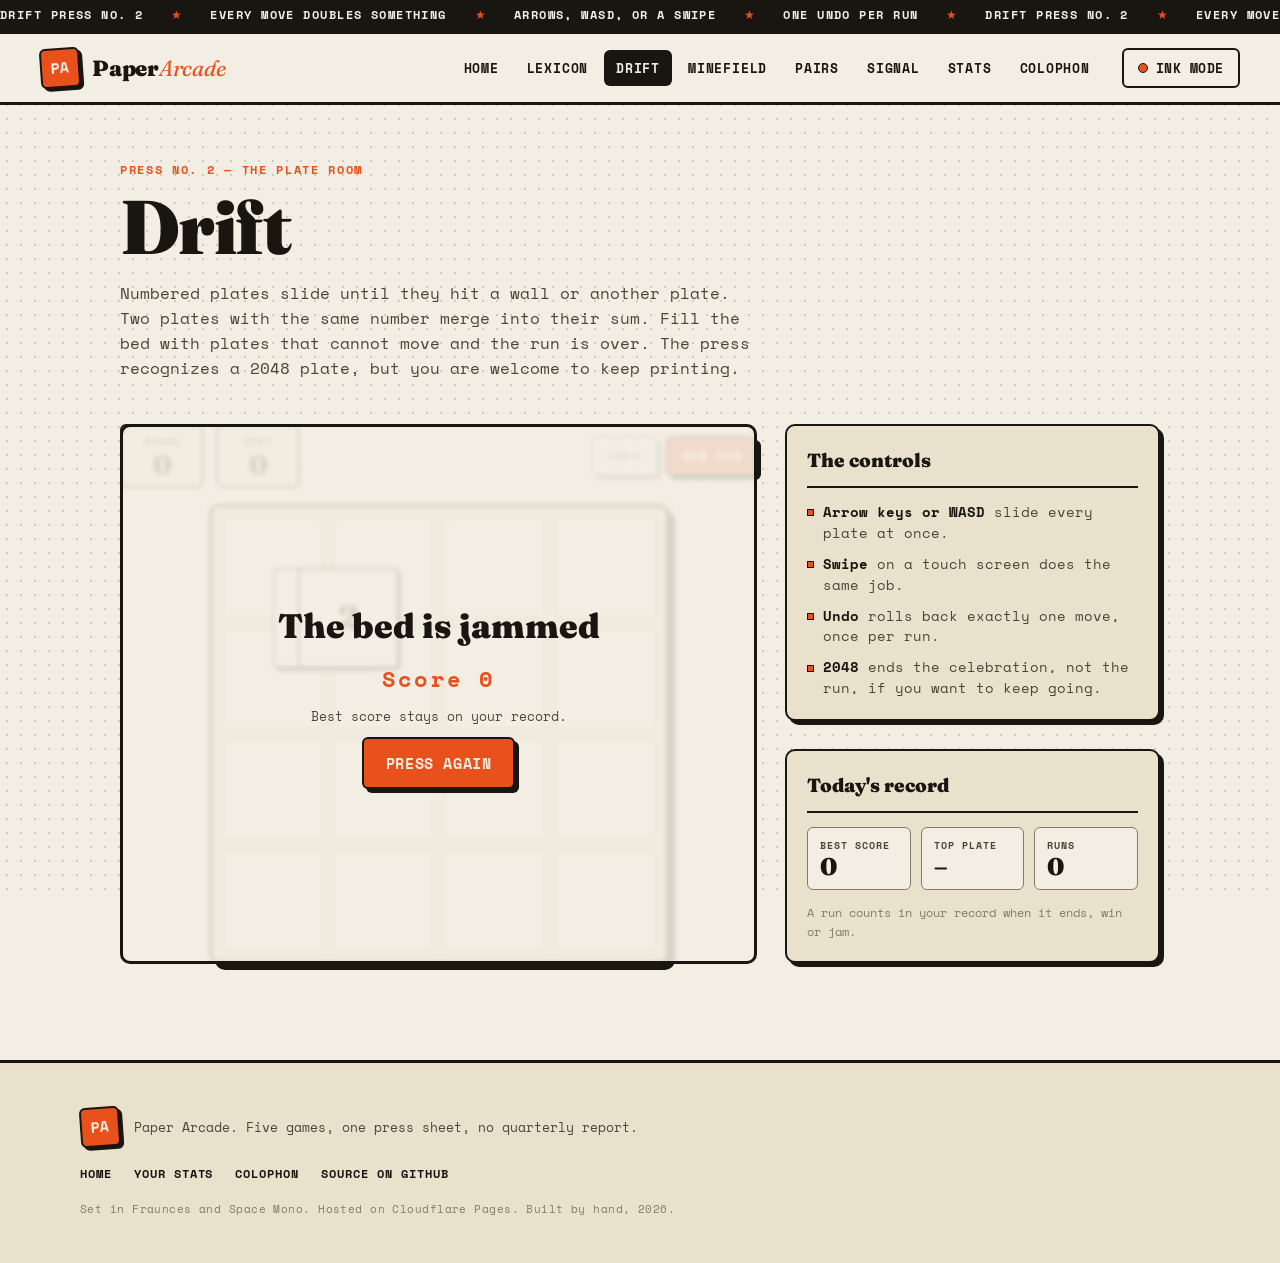
==== drift.html @ c53d983c "Paper Arcade v1.0: five hand-built browser games in a 1960s print-shop design system - Lexicon: dail" ====
<!doctype html>
<html lang="en">
<head>
  <meta charset="utf-8">
  <meta name="viewport" content="width=device-width, initial-scale=1">
  <title>Drift: merge your way to 2048 | Paper Arcade</title>
  <meta name="description" content="Drift is Paper Arcade's tile-sliding puzzle. Slide plates, merge matching numbers, and push toward 2048. One undo, best score saved locally, keyboard and touch both welcome.">
  <meta property="og:title" content="Drift: merge your way to 2048 | Paper Arcade">
  <meta property="og:description" content="Slide plates, merge matching numbers, push toward 2048.">
  <meta name="theme-color" content="#f3eee3">
  <link rel="preconnect" href="https://fonts.googleapis.com">
  <link rel="preconnect" href="https://fonts.gstatic.com" crossorigin>
  <link href="https://fonts.googleapis.com/css2?family=Fraunces:ital,opsz,wght@0,9..144,400;0,9..144,600;0,9..144,900;1,9..144,400&family=Space+Mono:ital,wght@0,400;0,700;1,400&display=swap" rel="stylesheet">
  <link rel="stylesheet" href="css/style.css">
  <link rel="icon" href="assets/favicon.svg" type="image/svg+xml">
</head>
<body data-page="drift">
  <a class="skip" href="#main">Skip to content</a>

  <div class="ticker ticker--thin" aria-hidden="true">
    <div class="ticker__track">
      <span>DRIFT PRESS NO. 2</span><i>&#9733;</i>
      <span>EVERY MOVE DOUBLES SOMETHING</span><i>&#9733;</i>
      <span>ARROWS, WASD, OR A SWIPE</span><i>&#9733;</i>
      <span>ONE UNDO PER RUN</span><i>&#9733;</i>
      <span>DRIFT PRESS NO. 2</span><i>&#9733;</i>
      <span>EVERY MOVE DOUBLES SOMETHING</span><i>&#9733;</i>
      <span>ARROWS, WASD, OR A SWIPE</span><i>&#9733;</i>
      <span>ONE UNDO PER RUN</span><i>&#9733;</i>
    </div>
  </div>

  <header class="masthead">
    <a class="brand" href="index.html" aria-label="Paper Arcade home">
      <span class="brand__mark" aria-hidden="true">PA</span>
      <span class="brand__name">Paper<em>Arcade</em></span>
    </a>
    <button class="nav-toggle" type="button" aria-expanded="false" aria-controls="site-nav" data-nav-toggle>
      <span class="nav-toggle__line"></span>
      <span class="visually-hidden">Menu</span>
    </button>
    <nav class="site-nav" id="site-nav" aria-label="Primary" data-nav>
      <ul>
        <li><a href="index.html">Home</a></li>
        <li><a href="lexicon.html">Lexicon</a></li>
        <li><a href="drift.html" aria-current="page">Drift</a></li>
        <li><a href="minefield.html">Minefield</a></li>
        <li><a href="pairs.html">Pairs</a></li>
        <li><a href="signal.html">Signal</a></li>
        <li><a href="stats.html">Stats</a></li>
        <li><a href="about.html">Colophon</a></li>
      </ul>
      <button class="btn btn--ghost btn--small" type="button" data-theme-toggle>
        <span class="btn__dot" aria-hidden="true"></span><span data-theme-label>Ink mode</span>
      </button>
    </nav>
  </header>

  <main id="main" class="game-main">
    <header class="game-header" data-reveal>
      <p class="game-header__kicker">Press No. 2 &mdash; The plate room</p>
      <h1>Drift</h1>
      <p class="game-header__lede">
        Numbered plates slide until they hit a wall or another plate. Two
        plates with the same number merge into their sum. Fill the bed with
        plates that cannot move and the run is over. The press recognizes a
        2048 plate, but you are welcome to keep printing.
      </p>
    </header>

    <div class="game-layout game-layout--board-first">
      <section class="drift-stage" aria-label="Drift board">
        <div class="drift-hud">
          <div class="drift-score">
            <span class="drift-score__label">Score</span>
            <span class="drift-score__value" id="score">0</span>
            <span class="drift-score__delta" id="score-delta" aria-hidden="true"></span>
          </div>
          <div class="drift-score">
            <span class="drift-score__label">Best</span>
            <span class="drift-score__value" id="best">0</span>
          </div>
          <div class="drift-controls">
            <button class="btn btn--ghost btn--small" type="button" id="undo" disabled>Undo</button>
            <button class="btn btn--primary btn--small" type="button" id="restart">New run</button>
          </div>
        </div>
        <div class="drift-bed" id="bed" aria-label="Game grid, 4 by 4" role="grid">
          <div class="drift-bed__cells" aria-hidden="true">
            <i></i><i></i><i></i><i></i><i></i><i></i><i></i><i></i><i></i><i></i><i></i><i></i><i></i><i></i><i></i><i></i>
          </div>
          <div class="drift-bed__tiles" id="tiles"></div>
        </div>
        <div class="board-overlay" id="drift-overlay" hidden>
          <p class="board-overlay__title" id="drift-overlay-title">The bed is jammed</p>
          <p class="board-overlay__word" id="drift-overlay-score">Score 0</p>
          <p class="board-overlay__note" id="drift-overlay-note">Best score stays on your record.</p>
          <div class="board-overlay__actions">
            <button class="btn btn--primary" type="button" id="drift-again">Press again</button>
          </div>
        </div>
      </section>

      <aside class="game-side" aria-label="Drift help and record">
        <div class="panel">
          <h2 class="panel__title">The controls</h2>
          <ul class="panel__list">
            <li><b>Arrow keys or WASD</b> slide every plate at once.</li>
            <li><b>Swipe</b> on a touch screen does the same job.</li>
            <li><b>Undo</b> rolls back exactly one move, once per run.</li>
            <li><b>2048</b> ends the celebration, not the run, if you want to keep going.</li>
          </ul>
        </div>
        <div class="panel">
          <h2 class="panel__title">Today's record</h2>
          <dl class="stat-strip">
            <div><dt>Best score</dt><dd id="stat-best">0</dd></div>
            <div><dt>Top plate</dt><dd id="stat-top">&ndash;</dd></div>
            <div><dt>Runs</dt><dd id="stat-runs">0</dd></div>
          </dl>
          <p class="panel__fine">A run counts in your record when it ends, win or jam.</p>
        </div>
      </aside>
    </div>
  </main>

  <footer class="colophon">
    <div class="colophon__brand">
      <span class="brand__mark" aria-hidden="true">PA</span>
      <p>Paper Arcade. Five games, one press sheet, no quarterly report.</p>
    </div>
    <nav class="colophon__nav" aria-label="Footer">
      <a href="index.html">Home</a>
      <a href="stats.html">Your stats</a>
      <a href="about.html">Colophon</a>
      <a href="https://github.com/stewiefeh/paper-arcade" rel="noopener" target="_blank">Source on GitHub</a>
    </nav>
    <p class="colophon__fine">Set in Fraunces and Space Mono. Hosted on Cloudflare Pages. Built by hand, 2026.</p>
  </footer>

  <script src="js/core.js"></script>
  <script src="js/drift.js"></script>
</body>
</html>
---- css/style.css ----
/* ============================================================
   PAPER ARCADE — design system
   One paper, two inks, hard shadows, honest motion.
   Every value below is a token; change it once, it changes
   every page.
   ============================================================ */

:root {
  /* ink and paper */
  --paper: #f3eee3;
  --paper-2: #eae1cd;
  --paper-3: #e2d6bd;
  --ink: #191510;
  --ink-soft: #4d4436;
  --ink-faint: #857a67;

  /* the two accents plus stamps */
  --accent: #e8511c;
  --accent-deep: #c23f10;
  --green: #2b6e62;
  --mustard: #d9a514;

  /* rules and shadows: hard offsets, no blur */
  --rule: 2px solid var(--ink);
  --rule-thick: 3px solid var(--ink);
  --shadow: 6px 6px 0 var(--ink);
  --shadow-tight: 4px 4px 0 var(--ink);

  /* shape */
  --radius: 10px;
  --radius-small: 6px;

  /* type */
  --font-display: 'Fraunces', 'Georgia', serif;
  --font-mono: 'Space Mono', 'Courier New', monospace;

  /* motion: micro things fast, big things once */
  --t-fast: 120ms;
  --t-mid: 220ms;
  --t-slow: 380ms;
  --ease: cubic-bezier(0.2, 0.8, 0.3, 1);
  --ease-bounce: cubic-bezier(0.3, 1.4, 0.4, 1);

  /* layout */
  --maxw: 1120px;
  --gap: clamp(16px, 3vw, 28px);
}

/* ink mode: one attribute, one swap */
[data-theme="ink"] {
  --paper: #17140f;
  --paper-2: #211c14;
  --paper-3: #2a2418;
  --ink: #f0e9d8;
  --ink-soft: #c9bfa8;
  --ink-faint: #94896f;
  --accent: #ff6a2e;
  --accent-deep: #ff8552;
  --green: #4fa38f;
  --mustard: #e8b83a;
  --shadow: 6px 6px 0 rgba(0, 0, 0, 0.55);
  --shadow-tight: 4px 4px 0 rgba(0, 0, 0, 0.55);
  --rule: 2px solid var(--ink);
  --rule-thick: 3px solid var(--ink);
}

/* ---------- reset and base ---------- */

*,
*::before,
*::after {
  box-sizing: border-box;
}

html {
  -webkit-text-size-adjust: 100%;
  scroll-behavior: smooth;
}

body {
  margin: 0;
  background: var(--paper);
  color: var(--ink);
  font-family: var(--font-mono);
  font-size: 16px;
  line-height: 1.55;
  min-height: 100vh;
  overflow-x: hidden;
  transition: background var(--t-mid) var(--ease), color var(--t-mid) var(--ease);
}

/* halftone paper texture: tiny dot matrix over the whole sheet */
body::before {
  content: "";
  position: fixed;
  inset: 0;
  background-image: radial-gradient(rgba(25, 21, 16, 0.16) 1px, transparent 1px);
  background-size: 14px 14px;
  pointer-events: none;
  z-index: 0;
}

[data-theme="ink"] body::before {
  background-image: radial-gradient(rgba(240, 233, 216, 0.1) 1px, transparent 1px);
}

img,
svg,
canvas {
  max-width: 100%;
  display: block;
}

a {
  color: var(--ink);
  text-decoration-thickness: 2px;
  text-underline-offset: 3px;
}

a:hover {
  color: var(--accent);
}

code {
  font-family: var(--font-mono);
  background: var(--paper-2);
  border: 1px solid var(--ink-faint);
  border-radius: 4px;
  padding: 0.1em 0.35em;
  font-size: 0.92em;
}

::selection {
  background: var(--accent);
  color: var(--paper);
}

:focus-visible {
  outline: 3px solid var(--accent);
  outline-offset: 2px;
  border-radius: 2px;
}

.visually-hidden {
  position: absolute;
  width: 1px;
  height: 1px;
  margin: -1px;
  padding: 0;
  overflow: hidden;
  clip: rect(0 0 0 0);
  white-space: nowrap;
  border: 0;
}

.skip {
  position: absolute;
  top: -60px;
  left: 16px;
  z-index: 200;
  background: var(--ink);
  color: var(--paper);
  padding: 10px 18px;
  font-family: var(--font-mono);
  font-weight: 700;
  border-radius: var(--radius-small);
  transition: top var(--t-fast) var(--ease);
}

.skip:focus {
  top: 12px;
}

/* ---------- buttons: designed states for every mood ---------- */

.btn {
  display: inline-flex;
  align-items: center;
  gap: 8px;
  font-family: var(--font-mono);
  font-weight: 700;
  font-size: 15px;
  text-transform: uppercase;
  letter-spacing: 0.04em;
  padding: 13px 22px;
  border: var(--rule);
  border-radius: var(--radius-small);
  background: var(--paper);
  color: var(--ink);
  cursor: pointer;
  text-decoration: none;
  box-shadow: var(--shadow-tight);
  transition: transform var(--t-fast) var(--ease),
              box-shadow var(--t-fast) var(--ease),
              background var(--t-fast) var(--ease),
              color var(--t-fast) var(--ease);
  user-select: none;
}

.btn:hover {
  transform: translate(-2px, -2px);
  box-shadow: 6px 6px 0 var(--ink);
  color: var(--ink);
}

.btn:active {
  transform: translate(2px, 2px);
  box-shadow: 1px 1px 0 var(--ink);
}

.btn--primary {
  background: var(--accent);
  color: var(--paper);
}

[data-theme="ink"] .btn--primary {
  color: #17140f;
}

.btn--primary:hover {
  background: var(--accent-deep);
  color: var(--paper);
}

[data-theme="ink"] .btn--primary:hover {
  color: #17140f;
}

.btn--ghost {
  background: transparent;
  box-shadow: none;
}

.btn--ghost:hover {
  background: var(--paper-2);
  box-shadow: var(--shadow-tight);
}

.btn--small {
  padding: 8px 14px;
  font-size: 13px;
}

.btn:disabled {
  opacity: 0.45;
  cursor: not-allowed;
  transform: none;
  box-shadow: var(--shadow-tight);
}

.btn__dot {
  width: 10px;
  height: 10px;
  border-radius: 50%;
  background: var(--accent);
  border: 1px solid var(--ink);
  transition: transform var(--t-mid) var(--ease-bounce);
}

[data-theme="ink"] .btn__dot {
  background: var(--mustard);
}

[data-theme="ink"] .btn--ghost:hover .btn__dot,
.btn--ghost:hover .btn__dot {
  transform: scale(1.35) rotate(45deg);
}

/* ---------- ticker: the only thing allowed to loop forever ---------- */

.ticker {
  position: relative;
  z-index: 2;
  background: var(--ink);
  color: var(--paper);
  border-bottom: var(--rule-thick);
  overflow: hidden;
  padding: 9px 0;
}

[data-theme="ink"] .ticker {
  background: var(--accent);
  color: var(--ink);
}

.ticker--thin {
  padding: 6px 0;
}

.ticker__track {
  display: flex;
  align-items: center;
  gap: 28px;
  white-space: nowrap;
  width: max-content;
  animation: ticker-scroll 28s linear infinite;
}

.ticker__track span {
  font-family: var(--font-mono);
  font-weight: 700;
  font-size: 12px;
  letter-spacing: 0.12em;
  text-transform: uppercase;
}

.ticker__track i {
  font-style: normal;
  color: var(--accent);
  font-size: 12px;
}

[data-theme="ink"] .ticker__track i {
  color: var(--ink);
}

@keyframes ticker-scroll {
  from { transform: translateX(0); }
  to { transform: translateX(-50%); }
}

/* ---------- masthead ---------- */

.masthead {
  position: sticky;
  top: 0;
  z-index: 50;
  display: flex;
  align-items: center;
  justify-content: space-between;
  gap: 16px;
  padding: 14px clamp(16px, 4vw, 40px);
  background: var(--paper);
  border-bottom: var(--rule-thick);
  transition: background var(--t-mid) var(--ease);
}

.brand {
  display: inline-flex;
  align-items: center;
  gap: 12px;
  text-decoration: none;
}

.brand__mark {
  display: grid;
  place-items: center;
  width: 40px;
  height: 40px;
  background: var(--accent);
  color: var(--paper);
  border: var(--rule);
  border-radius: var(--radius-small);
  font-weight: 700;
  font-size: 15px;
  box-shadow: 3px 3px 0 var(--ink);
  transform: rotate(-4deg);
  transition: transform var(--t-mid) var(--ease-bounce);
}

[data-theme="ink"] .brand__mark {
  color: var(--ink);
}

.brand:hover .brand__mark {
  transform: rotate(4deg) scale(1.06);
}

.brand__name {
  font-family: var(--font-display);
  font-weight: 900;
  font-size: 22px;
  letter-spacing: -0.01em;
}

.brand__name em {
  font-style: italic;
  font-weight: 400;
  color: var(--accent);
}

.nav-toggle {
  display: none;
  width: 44px;
  height: 40px;
  background: var(--paper);
  border: var(--rule);
  border-radius: var(--radius-small);
  cursor: pointer;
  position: relative;
}

.nav-toggle__line,
.nav-toggle__line::before,
.nav-toggle__line::after {
  content: "";
  position: absolute;
  left: 10px;
  right: 10px;
  height: 2px;
  background: var(--ink);
  transition: transform var(--t-mid) var(--ease), top var(--t-mid) var(--ease);
}

.nav-toggle__line { top: 18px; }
.nav-toggle__line::before { top: -6px; }
.nav-toggle__line::after { top: 6px; }

.nav-toggle[aria-expanded="true"] .nav-toggle__line { top: 19px; transform: rotate(45deg); }
.nav-toggle[aria-expanded="true"] .nav-toggle__line::before { top: 0; transform: rotate(90deg); }
.nav-toggle[aria-expanded="true"] .nav-toggle__line::after { top: 0; opacity: 0; }

.site-nav {
  display: flex;
  align-items: center;
  gap: 20px;
}

.site-nav ul {
  display: flex;
  align-items: center;
  gap: 4px;
  list-style: none;
  margin: 0;
  padding: 0;
}

.site-nav a {
  display: block;
  padding: 8px 12px;
  font-size: 13px;
  font-weight: 700;
  text-transform: uppercase;
  letter-spacing: 0.06em;
  text-decoration: none;
  border-radius: var(--radius-small);
  transition: background var(--t-fast) var(--ease), color var(--t-fast) var(--ease);
}

.site-nav a:hover {
  background: var(--paper-2);
  color: var(--ink);
}

.site-nav a[aria-current="page"] {
  background: var(--ink);
  color: var(--paper);
}

[data-theme="ink"] .site-nav a[aria-current="page"] {
  background: var(--accent);
  color: var(--ink);
}

/* ---------- sections: shared editorial chrome ---------- */

main {
  position: relative;
  z-index: 1;
}

.section-head {
  max-width: var(--maxw);
  margin: 0 auto clamp(28px, 5vw, 48px);
  padding: 0 clamp(16px, 4vw, 40px);
  display: flex;
  align-items: baseline;
  justify-content: space-between;
  gap: 24px;
  flex-wrap: wrap;
}

.section-head h2 {
  font-family: var(--font-display);
  font-weight: 900;
  font-size: clamp(34px, 5vw, 54px);
  letter-spacing: -0.02em;
  margin: 0;
  position: relative;
}

.section-head h2::after {
  content: "";
  position: absolute;
  left: 0;
  bottom: -6px;
  width: 56px;
  height: 8px;
  background: var(--accent);
  border-radius: 2px;
}

.section-head p {
  margin: 0;
  max-width: 380px;
  color: var(--ink-soft);
  font-size: 14px;
}

.section-head--tight h2 {
  font-size: clamp(28px, 4vw, 44px);
}

/* ---------- hero: one kinetic headline, printed once ---------- */

.hero {
  position: relative;
  max-width: var(--maxw);
  margin: 0 auto;
  padding: clamp(48px, 9vw, 96px) clamp(16px, 4vw, 40px) clamp(40px, 7vw, 72px);
  overflow: hidden;
}

.hero__inner {
  position: relative;
  max-width: 720px;
  z-index: 1;
}

.hero__eyebrow {
  display: inline-block;
  font-size: 12px;
  font-weight: 700;
  letter-spacing: 0.14em;
  text-transform: uppercase;
  border: var(--rule);
  border-radius: 999px;
  padding: 6px 16px;
  background: var(--paper-2);
  margin: 0 0 28px;
  transform: rotate(-1.5deg);
}

.hero__title {
  font-family: var(--font-display);
  font-weight: 900;
  font-size: clamp(58px, 11vw, 128px);
  line-height: 0.92;
  letter-spacing: -0.03em;
  margin: 0 0 28px;
}

.hero__line {
  display: block;
  overflow: hidden;
}

.hero__line--indent {
  padding-left: clamp(24px, 6vw, 96px);
}

.hero__word {
  display: inline-block;
  transform: translateY(110%);
  animation: word-rise 0.7s var(--ease-bounce) forwards;
}

.hero__line:nth-child(2) .hero__word { animation-delay: 0.12s; }
.hero__line:nth-child(3) .hero__word { animation-delay: 0.24s; }

.hero__word--accent {
  font-style: italic;
  color: var(--accent);
}

@keyframes word-rise {
  to { transform: translateY(0); }
}

.hero__lede {
  font-size: 17px;
  max-width: 560px;
  color: var(--ink-soft);
  margin: 0 0 32px;
  opacity: 0;
  animation: fade-up 0.6s var(--ease) 0.45s forwards;
}

.hero__actions {
  display: flex;
  gap: 14px;
  flex-wrap: wrap;
  opacity: 0;
  animation: fade-up 0.6s var(--ease) 0.58s forwards;
}

@keyframes fade-up {
  from { opacity: 0; transform: translateY(14px); }
  to { opacity: 1; transform: translateY(0); }
}

.hero__sticker {
  position: absolute;
  top: clamp(8px, 4vw, 40px);
  right: 0;
  display: grid;
  place-items: center;
  width: 130px;
  height: 130px;
  background: var(--mustard);
  border: var(--rule-thick);
  border-radius: 50%;
  box-shadow: var(--shadow);
  transform: rotate(12deg);
  font-weight: 700;
  font-size: 15px;
  letter-spacing: 0.1em;
  z-index: 2;
  animation: sticker-wobble 5s ease-in-out infinite;
}

.hero__sticker span:nth-child(1) { transform: translateY(-22px) rotate(-14deg); }
.hero__sticker span:nth-child(3) { transform: translateY(22px) rotate(8deg); }

@keyframes sticker-wobble {
  0%, 100% { transform: rotate(10deg); }
  50% { transform: rotate(16deg); }
}

/* printing plates, fanned out beside the headline */
.hero__plate {
  position: absolute;
  right: clamp(-20px, 2vw, 40px);
  bottom: 24px;
  display: none;
  gap: 10px;
  z-index: 0;
}

.plate {
  border: var(--rule);
  background: var(--paper-2);
  border-radius: var(--radius-small);
  padding: 12px;
  box-shadow: 3px 3px 0 var(--ink);
  display: grid;
  gap: 6px;
  justify-items: center;
  min-width: 64px;
}

.plate b {
  font-family: var(--font-display);
  font-weight: 900;
  font-size: 26px;
  line-height: 1;
}

.plate span {
  font-size: 8px;
  letter-spacing: 0.1em;
  text-transform: uppercase;
  text-align: center;
  color: var(--ink-soft);
  max-width: 72px;
}

.plate--lexicon b { color: var(--green); }
.plate--drift b { color: var(--accent); }
.plate--mine b { color: var(--ink); }
.plate--pairs b { color: var(--mustard); }
.plate--signal b { color: var(--green); }

.plate--drift { transform: rotate(3deg) translateY(-14px); }
.plate--pairs { transform: rotate(-3deg) translateY(6px); }
.plate--signal { transform: rotate(2deg) translateY(-8px); }

@media (min-width: 1100px) {
  .hero__plate { display: flex; }
}

/* ---------- lineup: five game cards ---------- */

.lineup {
  max-width: var(--maxw);
  margin: 0 auto;
  padding: clamp(24px, 4vw, 48px) clamp(16px, 4vw, 40px) clamp(48px, 7vw, 80px);
}

.lineup__grid {
  display: grid;
  grid-template-columns: repeat(auto-fit, minmax(280px, 1fr));
  gap: var(--gap);
}

.game-card {
  background: var(--paper-2);
  border: var(--rule);
  border-radius: var(--radius);
  padding: 22px;
  display: flex;
  flex-direction: column;
  gap: 12px;
  box-shadow: var(--shadow-tight);
  transition: transform var(--t-mid) var(--ease),
              box-shadow var(--t-mid) var(--ease),
              background var(--t-fast) var(--ease);
}

.game-card:hover {
  transform: translate(-3px, -3px) rotate(-0.4deg);
  box-shadow: 9px 9px 0 var(--ink);
  background: var(--paper);
}

.game-card h3 {
  font-family: var(--font-display);
  font-weight: 900;
  font-size: 28px;
  margin: 0;
}

.game-card h3 a {
  text-decoration: none;
}

.game-card h3 a:hover {
  color: var(--accent);
}

.game-card > p {
  margin: 0;
  font-size: 14px;
  color: var(--ink-soft);
  flex-grow: 1;
}

.game-card__meta {
  display: flex;
  flex-wrap: wrap;
  gap: 8px;
}

.game-card__meta span {
  font-size: 10px;
  font-weight: 700;
  text-transform: uppercase;
  letter-spacing: 0.08em;
  border: 1px solid var(--ink);
  border-radius: 999px;
  padding: 3px 10px;
  background: var(--paper);
}

.game-card__meta span:nth-child(2) {
  border-color: var(--accent);
  color: var(--accent);
}

.game-card__meta span:nth-child(3) {
  border-color: var(--green);
  color: var(--green);
}

/* card art: CSS-only press marks, one per game */

.game-card__art {
  display: flex;
  align-items: center;
  justify-content: center;
  gap: 8px;
  min-height: 96px;
  border: var(--rule);
  border-radius: var(--radius-small);
  background: var(--paper);
  padding: 12px;
  overflow: hidden;
}

.tile-demo {
  display: grid;
  place-items: center;
  width: 42px;
  height: 42px;
  border: var(--rule);
  border-radius: var(--radius-small);
  font-family: var(--font-display);
  font-weight: 900;
  font-size: 22px;
  background: var(--paper);
}

.tile-demo.is-correct {
  background: var(--green);
  color: var(--paper);
  transform: rotate(-6deg);
}

.tile-demo.is-present {
  background: var(--mustard);
  transform: rotate(4deg);
}

.drift-demo {
  display: grid;
  place-items: center;
  width: 46px;
  height: 46px;
  border: var(--rule);
  border-radius: var(--radius-small);
  font-weight: 700;
  font-size: 16px;
  background: var(--paper-2);
  box-shadow: 2px 2px 0 var(--ink);
}

.drift-demo--a { transform: rotate(-5deg); }
.drift-demo--b { background: var(--paper); transform: rotate(3deg) translateY(-8px); }
.drift-demo--c { background: var(--accent); color: var(--paper); transform: rotate(-2deg) translateY(6px); }
.drift-demo--d { background: var(--green); color: var(--paper); transform: rotate(4deg) translateY(-4px); }

.mine-demo {
  display: grid;
  place-items: center;
  width: 34px;
  height: 34px;
  border: 1px solid var(--ink-faint);
  border-radius: 4px;
  font-weight: 700;
  font-size: 15px;
  background: var(--paper-2);
}

.mine-demo.is-num { background: var(--paper); border-color: var(--ink); color: var(--accent); }
.mine-demo.is-flag { background: var(--mustard); border-color: var(--ink); }

.pairs-demo {
  display: grid;
  place-items: center;
  width: 46px;
  height: 46px;
  border: var(--rule);
  border-radius: var(--radius-small);
  font-size: 24px;
  background: var(--paper-2);
  transform: rotate(-3deg);
}

.pairs-demo:nth-child(2) { transform: rotate(3deg) translateY(-6px); background: var(--paper); }
.pairs-demo:nth-child(3) { transform: rotate(-2deg) translateY(4px); }
.pairs-demo:nth-child(4) { transform: rotate(5deg) translateY(-3px); }

.signal-demo {
  width: 40px;
  height: 40px;
  border-radius: 50%;
  border: var(--rule);
}

.signal-demo--1 { background: var(--accent); transform: translateY(-10px); }
.signal-demo--2 { background: var(--green); transform: translateY(8px); }
.signal-demo--3 { background: var(--mustard); transform: translateY(8px); }
.signal-demo--4 { background: var(--ink); transform: translateY(-10px); }

/* ---------- house rules ---------- */

.rules {
  max-width: var(--maxw);
  margin: 0 auto;
  padding: 0 clamp(16px, 4vw, 40px) clamp(48px, 7vw, 80px);
}

.rules__grid {
  list-style: none;
  margin: 0;
  padding: 0;
  display: grid;
  grid-template-columns: repeat(auto-fit, minmax(240px, 1fr));
  gap: var(--gap);
  counter-reset: rule;
}

.rules__grid li {
  counter-increment: rule;
  border-top: var(--rule-thick);
  padding-top: 18px;
  position: relative;
}

.rules__grid li::before {
  content: "0" counter(rule);
  position: absolute;
  top: 12px;
  right: 0;
  font-family: var(--font-display);
  font-weight: 900;
  font-size: 44px;
  color: var(--accent);
  opacity: 0.35;
}

.rules__grid h3 {
  font-family: var(--font-display);
  font-weight: 900;
  font-size: 21px;
  margin: 0 0 8px;
}

.rules__grid p {
  margin: 0;
  font-size: 14px;
  color: var(--ink-soft);
}

/* ---------- press strip: a color card printed as a rule ---------- */

.pressstrip {
  background: var(--ink);
  color: var(--paper);
  border-block: var(--rule-thick);
  overflow: hidden;
  padding: 14px 0;
}

[data-theme="ink"] .pressstrip {
  background: var(--paper-3);
  color: var(--ink);
}

.pressstrip__row {
  display: flex;
  align-items: center;
  justify-content: center;
  flex-wrap: wrap;
  gap: 18px;
  font-size: 11px;
  font-weight: 700;
  letter-spacing: 0.14em;
  text-transform: uppercase;
  padding: 0 20px;
}

/* ---------- colophon teaser ---------- */

.colophon-teaser {
  max-width: var(--maxw);
  margin: 0 auto;
  padding: clamp(48px, 7vw, 80px) clamp(16px, 4vw, 40px);
  display: grid;
  grid-template-columns: 1.6fr 1fr;
  gap: var(--gap);
  align-items: center;
}

@media (max-width: 800px) {
  .colophon-teaser { grid-template-columns: 1fr; }
}

.colophon-teaser__text h2 {
  font-family: var(--font-display);
  font-weight: 900;
  font-size: clamp(30px, 4.5vw, 46px);
  margin: 0 0 16px;
}

.colophon-teaser__text p {
  margin: 0 0 20px;
  color: var(--ink-soft);
  max-width: 560px;
}

.colophon-teaser__figures {
  display: grid;
  grid-template-columns: repeat(2, 1fr);
  gap: var(--gap);
}

.figure {
  border: var(--rule);
  border-radius: var(--radius);
  background: var(--paper-2);
  padding: 18px;
  display: grid;
  gap: 2px;
  justify-items: center;
  box-shadow: var(--shadow-tight);
  transform: rotate(-1deg);
}

.figure:nth-child(2) { transform: rotate(1.5deg); }
.figure:nth-child(3) { transform: rotate(0.5deg); grid-column: span 2; }

.figure b {
  font-family: var(--font-display);
  font-weight: 900;
  font-size: 34px;
}

.figure span {
  font-size: 11px;
  text-transform: uppercase;
  letter-spacing: 0.1em;
  color: var(--ink-soft);
}

.figure--big {
  background: var(--accent);
  color: var(--paper);
  border: var(--rule-thick);
}

[data-theme="ink"] .figure--big {
  color: var(--ink);
}

.figure--big span {
  color: var(--paper);
}

[data-theme="ink"] .figure--big span {
  color: var(--ink);
}

/* ---------- game pages: shared frame ---------- */

.game-main {
  max-width: var(--maxw);
  margin: 0 auto;
  padding: clamp(32px, 5vw, 56px) clamp(16px, 4vw, 40px) clamp(56px, 8vw, 96px);
}

.game-header {
  margin-bottom: clamp(28px, 5vw, 44px);
  max-width: 760px;
}

.game-header__kicker {
  font-size: 12px;
  font-weight: 700;
  text-transform: uppercase;
  letter-spacing: 0.14em;
  color: var(--accent);
  margin: 0 0 10px;
}

.game-header h1 {
  font-family: var(--font-display);
  font-weight: 900;
  font-size: clamp(44px, 7vw, 76px);
  letter-spacing: -0.02em;
  line-height: 1;
  margin: 0 0 16px;
}

.game-header__lede {
  margin: 0 0 20px;
  font-size: 16px;
  color: var(--ink-soft);
  max-width: 640px;
}

.game-header__tools {
  display: flex;
  flex-wrap: wrap;
  gap: 10px;
}

.game-layout {
  display: grid;
  grid-template-columns: minmax(0, 1.5fr) minmax(260px, 1fr);
  gap: var(--gap);
  align-items: start;
}

.game-layout--board-first {
  grid-template-columns: minmax(0, 1.7fr) minmax(260px, 1fr);
}

@media (max-width: 860px) {
  .game-layout,
  .game-layout--board-first {
    grid-template-columns: 1fr;
  }
}

.panel {
  background: var(--paper-2);
  border: var(--rule);
  border-radius: var(--radius);
  padding: 20px;
  box-shadow: var(--shadow-tight);
  display: grid;
  gap: 14px;
}

.game-side {
  display: grid;
  gap: var(--gap);
}

.panel__title {
  font-family: var(--font-display);
  font-weight: 900;
  font-size: 19px;
  margin: 0;
  border-bottom: var(--rule);
  padding-bottom: 10px;
}

.panel__list {
  list-style: none;
  margin: 0;
  padding: 0;
  display: grid;
  gap: 10px;
  font-size: 13.5px;
}

.panel__list li {
  padding-left: 16px;
  position: relative;
  color: var(--ink-soft);
}

.panel__list li::before {
  content: "";
  position: absolute;
  left: 0;
  top: 0.55em;
  width: 7px;
  height: 7px;
  background: var(--accent);
  border: 1px solid var(--ink);
}

.panel__list b {
  color: var(--ink);
}

.panel__fine,
.panel__note {
  font-size: 12px;
  color: var(--ink-faint);
  margin: 0;
}

.panel__link {
  font-size: 13px;
  font-weight: 700;
  text-transform: uppercase;
  letter-spacing: 0.06em;
}

.stat-strip {
  display: grid;
  grid-template-columns: repeat(3, 1fr);
  gap: 10px;
  margin: 0;
}

.stat-strip--stack {
  grid-template-columns: 1fr;
}

.stat-strip div {
  border: 1px solid var(--ink-faint);
  border-radius: var(--radius-small);
  background: var(--paper);
  padding: 10px 12px;
  display: grid;
  gap: 2px;
}

.stat-strip dt {
  font-size: 10px;
  font-weight: 700;
  text-transform: uppercase;
  letter-spacing: 0.1em;
  color: var(--ink-soft);
}

.stat-strip dd {
  margin: 0;
  font-family: var(--font-display);
  font-weight: 900;
  font-size: 24px;
  line-height: 1;
}

.stat-strip--stack dd {
  font-size: 20px;
}

/* ---------- shared overlays ---------- */

.game-stage {
  position: relative;
}

.board-overlay {
  position: absolute;
  inset: 0;
  z-index: 30;
  display: grid;
  place-content: center;
  justify-items: center;
  gap: 10px;
  background: color-mix(in srgb, var(--paper) 88%, transparent);
  backdrop-filter: blur(2px);
  border: var(--rule-thick);
  border-radius: var(--radius);
  text-align: center;
  padding: 24px;
  animation: overlay-pop var(--t-mid) var(--ease-bounce);
}

@keyframes overlay-pop {
  from { opacity: 0; transform: scale(0.94); }
  to { opacity: 1; transform: scale(1); }
}

.board-overlay__title {
  font-family: var(--font-display);
  font-weight: 900;
  font-size: 34px;
  margin: 0;
}

.board-overlay__word {
  font-size: 22px;
  font-weight: 700;
  letter-spacing: 0.14em;
  margin: 0;
  color: var(--accent);
}

.board-overlay__note {
  font-size: 13px;
  color: var(--ink-soft);
  margin: 0;
  max-width: 320px;
}

.board-overlay__actions {
  display: flex;
  gap: 10px;
  flex-wrap: wrap;
  justify-content: center;
}

/* ---------- modal ---------- */

.modal {
  position: fixed;
  inset: 0;
  z-index: 100;
  display: grid;
  place-items: center;
  padding: 20px;
  background: rgba(25, 21, 16, 0.55);
}

.modal[hidden] {
  display: none;
}

.modal__sheet {
  position: relative;
  max-width: 480px;
  background: var(--paper);
  border: var(--rule-thick);
  border-radius: var(--radius);
  box-shadow: 10px 10px 0 var(--ink);
  padding: 28px;
  animation: overlay-pop var(--t-mid) var(--ease-bounce);
  max-height: 85vh;
  overflow: auto;
}

.modal__sheet h2 {
  font-family: var(--font-display);
  font-weight: 900;
  font-size: 26px;
  margin: 0 0 14px;
}

.modal__list {
  margin: 0 0 14px;
  padding-left: 20px;
  display: grid;
  gap: 10px;
  font-size: 14px;
}

.modal__close {
  position: absolute;
  top: 12px;
  right: 12px;
  width: 36px;
  height: 36px;
  font-size: 20px;
  font-weight: 700;
  background: var(--paper-2);
  border: var(--rule);
  border-radius: var(--radius-small);
  cursor: pointer;
}

.modal__close:hover {
  background: var(--accent);
  color: var(--paper);
}

/* ---------- lexicon ---------- */

.lexicon-stage {
  position: relative;
}

.board {
  display: grid;
  gap: 8px;
  width: min(360px, 100%);
  margin: 0 auto;
}

.board__row {
  display: grid;
  grid-template-columns: repeat(5, 1fr);
  gap: 8px;
}

.tile {
  aspect-ratio: 1;
  display: grid;
  place-items: center;
  border: var(--rule);
  border-radius: var(--radius-small);
  background: var(--paper);
  font-family: var(--font-display);
  font-weight: 900;
  font-size: clamp(24px, 5vw, 34px);
  text-transform: uppercase;
  transition: transform var(--t-fast) var(--ease),
              background var(--t-fast) var(--ease);
  user-select: none;
}

.tile[data-filled] {
  border-style: solid;
  border-width: 3px;
}

.tile.pop {
  animation: tile-pop var(--t-fast) var(--ease-bounce);
}

@keyframes tile-pop {
  50% { transform: scale(1.14); }
}

.tile.flip {
  animation: tile-flip 0.55s var(--ease) forwards;
}

@keyframes tile-flip {
  0% { transform: rotateX(0); }
  50% { transform: rotateX(90deg); }
  100% { transform: rotateX(0); }
}

.tile.is-correct { background: var(--green); color: var(--paper); border-color: var(--ink); }
.tile.is-present { background: var(--mustard); border-color: var(--ink); }
.tile.is-absent  { background: var(--paper-3); color: var(--ink-faint); border-color: var(--ink-faint); }

.board.shake {
  animation: board-shake 0.4s var(--ease);
}

@keyframes board-shake {
  20% { transform: translateX(-6px); }
  40% { transform: translateX(6px); }
  60% { transform: translateX(-4px); }
  80% { transform: translateX(4px); }
}

.lex-keyboard {
  display: grid;
  gap: 6px;
}

.lex-keyboard__row {
  display: flex;
  gap: 5px;
  justify-content: center;
}

.lex-key {
  flex: 1;
  max-width: 42px;
  min-height: 46px;
  font-family: var(--font-mono);
  font-weight: 700;
  font-size: 13px;
  text-transform: uppercase;
  background: var(--paper);
  border: 1px solid var(--ink);
  border-radius: var(--radius-small);
  cursor: pointer;
  transition: transform var(--t-fast) var(--ease), background var(--t-fast) var(--ease);
}

.lex-key:active {
  transform: translateY(2px);
  background: var(--paper-3);
}

.lex-key[data-correct] { background: var(--green); color: var(--paper); }
.lex-key[data-present] { background: var(--mustard); }
.lex-key[data-absent] { background: var(--paper-3); color: var(--ink-faint); border-color: var(--ink-faint); }

.lex-key--wide {
  max-width: 76px;
  font-size: 10px;
}

/* ---------- drift (2048) ---------- */

.drift-stage {
  position: relative;
}

.drift-hud,
.pairs-hud,
.signal-hud,
.minefield-hud {
  display: flex;
  align-items: center;
  flex-wrap: wrap;
  gap: 12px;
  margin-bottom: 16px;
}

.drift-score {
  position: relative;
  background: var(--paper-2);
  border: var(--rule);
  border-radius: var(--radius-small);
  padding: 8px 18px;
  display: grid;
  gap: 2px;
  justify-items: center;
  min-width: 84px;
}

.drift-score__label {
  font-size: 10px;
  font-weight: 700;
  text-transform: uppercase;
  letter-spacing: 0.1em;
  color: var(--ink-soft);
}

.drift-score__value {
  font-family: var(--font-display);
  font-weight: 900;
  font-size: 26px;
  line-height: 1;
}

.drift-score__value--small {
  font-family: var(--font-mono);
  font-weight: 700;
  font-size: 14px;
}

.drift-score__delta {
  position: absolute;
  right: 6px;
  top: 4px;
  font-size: 12px;
  font-weight: 700;
  color: var(--accent);
  opacity: 0;
  transform: translateY(6px);
}

.drift-score__delta.bump {
  animation: delta-bump 0.7s var(--ease) forwards;
}

@keyframes delta-bump {
  20% { opacity: 1; }
  to { opacity: 0; transform: translateY(-14px); }
}

.drift-controls {
  margin-left: auto;
  display: flex;
  gap: 8px;
}

.drift-bed {
  position: relative;
  width: min(460px, 100%);
  aspect-ratio: 1;
  background: var(--paper-3);
  border: var(--rule-thick);
  border-radius: var(--radius);
  box-shadow: var(--shadow);
  margin: 0 auto;
  touch-action: none;
}

.drift-bed__cells {
  position: absolute;
  inset: 10px;
  display: grid;
  grid-template-columns: repeat(4, 1fr);
  grid-template-rows: repeat(4, 1fr);
  gap: 10px;
}

.drift-bed__cells i {
  background: var(--paper);
  border-radius: var(--radius-small);
  border: 1px solid var(--ink-faint);
}

.drift-bed__tiles {
  position: absolute;
  inset: 10px;
}

.drift-tile {
  position: absolute;
  width: calc((100% - 30px) / 4);
  height: calc((100% - 30px) / 4);
  display: grid;
  place-items: center;
  border: var(--rule);
  border-radius: var(--radius-small);
  font-family: var(--font-display);
  font-weight: 900;
  font-size: clamp(20px, 4.5vw, 34px);
  background: var(--paper);
  box-shadow: 2px 2px 0 var(--ink);
  transition: transform 110ms var(--ease);
  will-change: transform;
}

.drift-tile.is-new {
  animation: drift-new 0.18s var(--ease-bounce);
}

@keyframes drift-new {
  from { scale: 0.3; }
  to { scale: 1; }
}

.drift-tile.is-merged {
  animation: drift-merge 0.22s var(--ease-bounce);
}

@keyframes drift-merge {
  40% { scale: 1.18; }
  100% { scale: 1; }
}

/* plate colors by value: paper rises toward ink */
.drift-tile[data-val="2"]    { background: var(--paper); color: var(--ink); }
.drift-tile[data-val="4"]    { background: var(--paper-2); }
.drift-tile[data-val="8"]    { background: var(--paper-3); }
.drift-tile[data-val="16"]   { background: var(--mustard); color: var(--ink); }
.drift-tile[data-val="32"]   { background: var(--accent); color: var(--paper); }
.drift-tile[data-val="64"]   { background: var(--accent-deep); color: var(--paper); }
.drift-tile[data-val="128"]  { background: var(--green); color: var(--paper); font-size: clamp(18px, 4vw, 28px); }
.drift-tile[data-val="256"]  { background: var(--green); color: var(--paper); font-size: clamp(18px, 4vw, 28px); border-width: 3px; }
.drift-tile[data-val="512"]  { background: var(--ink); color: var(--paper); font-size: clamp(18px, 4vw, 28px); }
.drift-tile[data-val="1024"] { background: var(--ink); color: var(--accent); font-size: clamp(15px, 3.4vw, 24px); border-width: 3px; }
.drift-tile[data-val="2048"] { background: var(--accent); color: var(--paper); font-size: clamp(14px, 3.2vw, 22px); border-width: 3px; box-shadow: 4px 4px 0 var(--ink), 0 0 0 4px var(--mustard); }

/* ---------- minefield ---------- */

.minefield-stage {
  position: relative;
}

.minefield-counter {
  background: var(--paper-2);
  border: var(--rule);
  border-radius: var(--radius-small);
  padding: 8px 18px;
  display: grid;
  gap: 2px;
  justify-items: center;
  min-width: 96px;
}

.minefield-counter__label {
  font-size: 10px;
  font-weight: 700;
  text-transform: uppercase;
  letter-spacing: 0.1em;
  color: var(--ink-soft);
}

.minefield-counter__value {
  font-family: var(--font-display);
  font-weight: 900;
  font-size: 24px;
  line-height: 1;
}

.minefield-reset {
  width: 56px;
  height: 56px;
  font-family: var(--font-display);
  font-weight: 900;
  font-size: 22px;
  background: var(--accent);
  color: var(--paper);
  border: var(--rule-thick);
  border-radius: var(--radius-small);
  box-shadow: var(--shadow-tight);
  cursor: pointer;
  transition: transform var(--t-fast) var(--ease), box-shadow var(--t-fast) var(--ease);
}

[data-theme="ink"] .minefield-reset {
  color: var(--ink);
}

.minefield-reset:active {
  transform: translate(2px, 2px);
  box-shadow: 1px 1px 0 var(--ink);
}

.minefield-picker {
  display: flex;
  gap: 10px;
  flex-wrap: wrap;
}

.minefield-sheet {
  width: fit-content;
  max-width: 100%;
  margin: 0 auto;
  display: grid;
  gap: 4px;
  background: var(--paper-3);
  border: var(--rule-thick);
  border-radius: var(--radius);
  box-shadow: var(--shadow);
  padding: 10px;
  touch-action: manipulation;
}

.mine-cell {
  width: var(--cell, 34px);
  height: var(--cell, 34px);
  display: grid;
  place-items: center;
  font-family: var(--font-mono);
  font-weight: 700;
  font-size: 15px;
  background: var(--paper-2);
  border: 1px solid var(--ink);
  border-radius: 4px;
  cursor: pointer;
  user-select: none;
  transition: background var(--t-fast) var(--ease), transform var(--t-fast) var(--ease);
  -webkit-tap-highlight-color: transparent;
}

.mine-cell:hover:not(.is-revealed) {
  background: var(--paper);
  transform: scale(1.05);
}

.mine-cell.is-revealed {
  background: var(--paper);
  border-color: var(--ink-faint);
  cursor: default;
}

.mine-cell.is-flag {
  background: var(--mustard);
}

.mine-cell.is-mine {
  background: var(--accent);
  color: var(--paper);
}

.mine-cell.is-boom {
  background: var(--ink);
  color: var(--accent);
  border-color: var(--ink);
}

.mine-cell.n1 { color: #2456a8; }
.mine-cell.n2 { color: #2b6e62; }
.mine-cell.n3 { color: #c23f10; }
.mine-cell.n4 { color: #6a3fa0; }
.mine-cell.n5 { color: #8a5a10; }
.mine-cell.n6 { color: #0f7f7f; }
.mine-cell.n7 { color: #191510; }
.mine-cell.n8 { color: #7a7a7a; }

/* ---------- pairs ---------- */

.pairs-stage {
  position: relative;
}

.pairs-sheet {
  width: fit-content;
  max-width: 100%;
  margin: 0 auto;
  display: grid;
  gap: 10px;
  background: var(--paper-3);
  border: var(--rule-thick);
  border-radius: var(--radius);
  box-shadow: var(--shadow);
  padding: 12px;
}

.pairs-sheet[data-size="small"] { grid-template-columns: repeat(4, 76px); }
.pairs-sheet[data-size="large"] { grid-template-columns: repeat(6, 64px); }

@media (max-width: 560px) {
  .pairs-sheet[data-size="small"] { grid-template-columns: repeat(4, minmax(56px, 76px)); }
  .pairs-sheet[data-size="large"] { grid-template-columns: repeat(4, minmax(48px, 64px)); }
}

.pairs-card {
  aspect-ratio: 3 / 4;
  perspective: 600px;
  border: none;
  background: none;
  padding: 0;
  cursor: pointer;
}

.pairs-card__inner {
  position: relative;
  width: 100%;
  height: 100%;
  transition: transform var(--t-mid) var(--ease);
  transform-style: preserve-3d;
}

.pairs-card.is-flipped .pairs-card__inner,
.pairs-card.is-matched .pairs-card__inner {
  transform: rotateY(180deg);
}

.pairs-card__face {
  position: absolute;
  inset: 0;
  backface-visibility: hidden;
  display: grid;
  place-items: center;
  border: var(--rule);
  border-radius: var(--radius-small);
}

.pairs-card__face--back {
  background: var(--accent);
  color: var(--paper);
  font-family: var(--font-display);
  font-weight: 900;
  font-size: 20px;
}

[data-theme="ink"] .pairs-card__face--back {
  color: var(--ink);
}

.pairs-card__face--front {
  background: var(--paper);
  font-size: 30px;
  transform: rotateY(180deg);
}

.pairs-card.is-matched .pairs-card__face--front {
  background: var(--green);
  color: var(--paper);
  animation: stamp-in var(--t-mid) var(--ease-bounce);
}

@keyframes stamp-in {
  0% { transform: rotateY(180deg) scale(1); }
  50% { transform: rotateY(180deg) scale(1.12) rotate(4deg); }
  100% { transform: rotateY(180deg) scale(1) rotate(-2deg); }
}

.pairs-card:focus-visible {
  outline: 3px solid var(--accent);
  outline-offset: 2px;
}

/* ---------- signal ---------- */

.signal-stage {
  position: relative;
}

.signal-tools {
  display: flex;
  align-items: center;
  gap: 20px;
  flex-wrap: wrap;
}

.signal-pads {
  width: min(440px, 100%);
  aspect-ratio: 1;
  margin: 0 auto;
  display: grid;
  grid-template-columns: 1fr 1fr;
  grid-template-rows: 1fr 1fr;
  gap: 14px;
  padding: 14px;
  background: var(--ink);
  border: var(--rule-thick);
  border-radius: 18px;
  box-shadow: var(--shadow);
}

[data-theme="ink"] .signal-pads {
  background: var(--paper-3);
}

.signal-pad {
  border: var(--rule);
  border-radius: 12px;
  cursor: pointer;
  opacity: 0.82;
  transition: opacity var(--t-fast) var(--ease),
              transform var(--t-fast) var(--ease),
              filter var(--t-fast) var(--ease);
  -webkit-tap-highlight-color: transparent;
}

.signal-pad:disabled {
  cursor: default;
}

.signal-pad--1 { background: var(--accent); }
.signal-pad--2 { background: var(--green); }
.signal-pad--3 { background: var(--mustard); }
.signal-pad--4 { background: var(--paper); }

.signal-pad.lit {
  opacity: 1;
  transform: scale(0.97);
  filter: brightness(1.35);
}

.signal-pad:hover:not(:disabled) {
  opacity: 1;
}

/* ---------- stats page ---------- */

.stats-total {
  display: grid;
  grid-template-columns: repeat(auto-fit, minmax(150px, 1fr));
  gap: var(--gap);
  margin-bottom: clamp(32px, 5vw, 48px);
}

.stats-total .figure { transform: none; }
.stats-total .figure:nth-child(2) { transform: rotate(-1deg); }
.stats-total .figure:nth-child(4) { transform: rotate(1deg); }
.stats-total .figure:nth-child(3) { grid-column: auto; }

.stats-grid {
  display: grid;
  grid-template-columns: repeat(auto-fit, minmax(300px, 1fr));
  gap: var(--gap);
}

.stats-panel canvas {
  width: 100%;
  background: var(--paper);
  border: 1px solid var(--ink-faint);
  border-radius: var(--radius-small);
}

/* ---------- about page ---------- */

.colophon-body {
  max-width: 720px;
  display: grid;
  gap: clamp(28px, 4vw, 40px);
}

.colophon-entry h2 {
  font-family: var(--font-display);
  font-weight: 900;
  font-size: clamp(26px, 4vw, 36px);
  margin: 0 0 12px;
  border-bottom: var(--rule-thick);
  padding-bottom: 10px;
}

.colophon-entry p {
  margin: 0;
  color: var(--ink-soft);
  font-size: 15.5px;
}

.colophon-entry a {
  color: var(--accent);
}

.changelog {
  list-style: none;
  margin: 0;
  padding: 0;
  display: grid;
  gap: 12px;
}

.changelog li {
  display: grid;
  grid-template-columns: 64px 1fr;
  gap: 14px;
  border: 1px solid var(--ink-faint);
  border-radius: var(--radius-small);
  background: var(--paper-2);
  padding: 12px 14px;
  font-size: 14px;
  color: var(--ink-soft);
}

.changelog span {
  font-weight: 700;
  color: var(--accent);
}

.changelog b {
  color: var(--ink);
}

/* ---------- footer ---------- */

.colophon {
  position: relative;
  z-index: 1;
  border-top: var(--rule-thick);
  background: var(--paper-2);
  padding: clamp(28px, 5vw, 44px) clamp(16px, 4vw, 40px);
  display: grid;
  gap: 18px;
  max-width: none;
  margin-top: 0;
}

.colophon__brand {
  display: flex;
  align-items: center;
  gap: 14px;
  max-width: var(--maxw);
  margin: 0 auto;
  width: 100%;
}

.colophon__brand p {
  margin: 0;
  font-size: 13px;
  color: var(--ink-soft);
}

.colophon__nav {
  display: flex;
  flex-wrap: wrap;
  gap: 4px 22px;
  max-width: var(--maxw);
  margin: 0 auto;
  width: 100%;
}

.colophon__nav a {
  font-size: 12px;
  font-weight: 700;
  text-transform: uppercase;
  letter-spacing: 0.08em;
  text-decoration: none;
}

.colophon__nav a:hover {
  color: var(--accent);
  text-decoration: underline;
}

.colophon__fine {
  max-width: var(--maxw);
  margin: 0 auto;
  width: 100%;
  font-size: 11px;
  color: var(--ink-faint);
  letter-spacing: 0.04em;
}

/* ---------- scroll reveal ---------- */

[data-reveal] {
  opacity: 0;
  transform: translateY(18px);
  transition: opacity var(--t-slow) var(--ease), transform var(--t-slow) var(--ease);
  transition-delay: var(--reveal-delay, 0ms);
}

[data-reveal].is-in {
  opacity: 1;
  transform: none;
}

/* ---------- toast ---------- */

.toast {
  position: fixed;
  left: 50%;
  bottom: 28px;
  transform: translate(-50%, 20px);
  z-index: 300;
  background: var(--ink);
  color: var(--paper);
  border: var(--rule);
  border-radius: var(--radius-small);
  box-shadow: var(--shadow-tight);
  padding: 12px 22px;
  font-size: 14px;
  font-weight: 700;
  opacity: 0;
  transition: opacity var(--t-mid) var(--ease), transform var(--t-mid) var(--ease);
  pointer-events: none;
  max-width: min(90vw, 420px);
  text-align: center;
}

.toast.is-shown {
  opacity: 1;
  transform: translate(-50%, 0);
}

/* ---------- responsive masthead ---------- */

@media (max-width: 940px) {
  .nav-toggle { display: block; }
  .site-nav {
    position: absolute;
    top: 100%;
    left: 0;
    right: 0;
    flex-direction: column;
    align-items: stretch;
    gap: 8px;
    background: var(--paper);
    border-bottom: var(--rule-thick);
    padding: 16px clamp(16px, 4vw, 40px) 20px;
    display: none;
  }
  .site-nav.is-open { display: flex; }
  .site-nav ul { flex-wrap: wrap; }
}

@media (max-width: 560px) {
  .hero__sticker { width: 96px; height: 96px; font-size: 12px; }
  .drift-controls { margin-left: 0; }
  .stat-strip dd { font-size: 20px; }
}

/* ---------- reduced motion: still the whole press room ---------- */

@media (prefers-reduced-motion: reduce) {
  html { scroll-behavior: auto; }
  .ticker__track { animation: none; }
  .hero__sticker { animation: none; }
  .hero__word,
  .hero__lede,
  .hero__actions { animation-duration: 0.01s; animation-delay: 0s; }
  [data-reveal] { opacity: 1; transform: none; transition: none; }
  *,
  *::before,
  *::after {
    animation-duration: 0.01ms !important;
    animation-iteration-count: 1 !important;
    transition-duration: 0.01ms !important;
  }
}
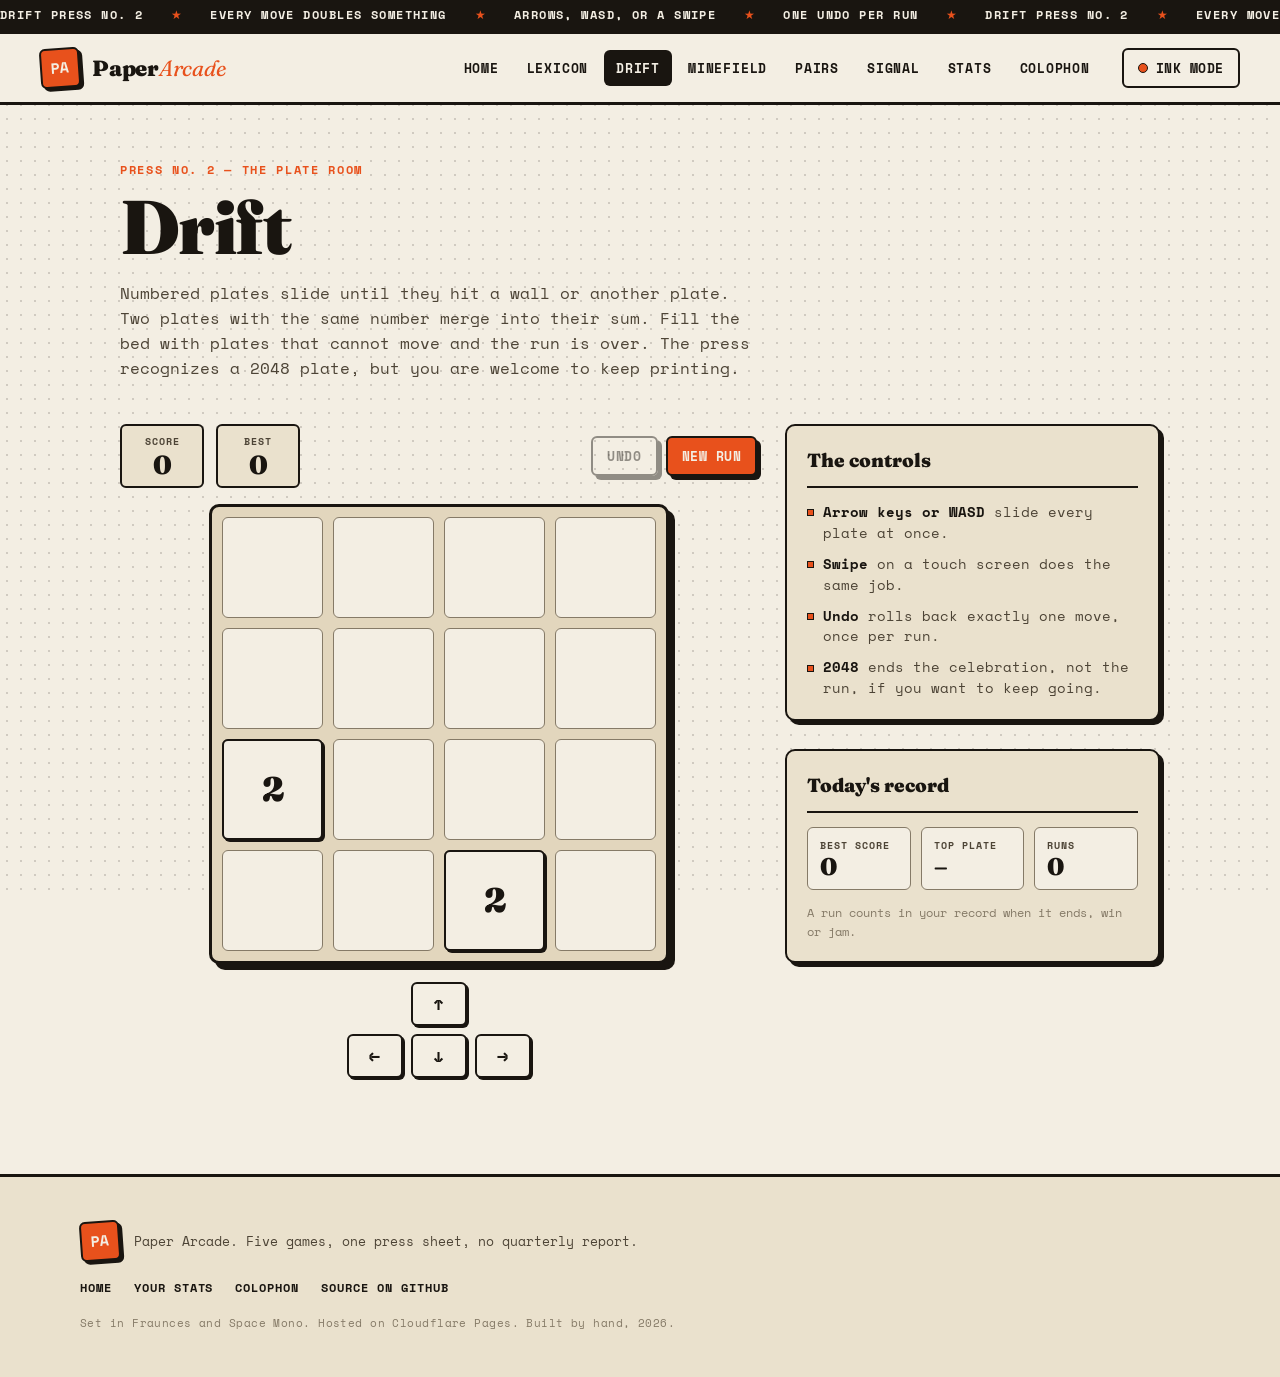
==== commit 52a7b9a6: "Fix Drift engine (movement axis, merge order, tile positioning), add slide pad, fix Minefield win st" ====
--- a/drift.html
+++ b/drift.html
@@ -91,6 +91,12 @@
           </div>
           <div class="drift-bed__tiles" id="tiles"></div>
         </div>
+        <div class="drift-dpad" role="group" aria-label="Slide controls">
+          <button class="drift-dpad__btn drift-dpad__btn--up" type="button" id="dpad-up" aria-label="Slide up">&#8593;</button>
+          <button class="drift-dpad__btn drift-dpad__btn--left" type="button" id="dpad-left" aria-label="Slide left">&#8592;</button>
+          <button class="drift-dpad__btn drift-dpad__btn--down" type="button" id="dpad-down" aria-label="Slide down">&#8595;</button>
+          <button class="drift-dpad__btn drift-dpad__btn--right" type="button" id="dpad-right" aria-label="Slide right">&#8594;</button>
+        </div>
         <div class="board-overlay" id="drift-overlay" hidden>
           <p class="board-overlay__title" id="drift-overlay-title">The bed is jammed</p>
           <p class="board-overlay__word" id="drift-overlay-score">Score 0</p>
--- a/css/style.css
+++ b/css/style.css
@@ -543,6 +543,8 @@
 .hero__line {
   display: block;
   overflow: hidden;
+  padding-bottom: 0.16em;
+  margin-bottom: -0.16em;
 }
 
 .hero__line--indent {
@@ -595,22 +597,24 @@
   right: 0;
   display: grid;
   place-items: center;
-  width: 130px;
-  height: 130px;
+  width: 148px;
+  height: 148px;
   background: var(--mustard);
   border: var(--rule-thick);
   border-radius: 50%;
   box-shadow: var(--shadow);
   transform: rotate(12deg);
   font-weight: 700;
-  font-size: 15px;
+  font-size: 13px;
   letter-spacing: 0.1em;
+  line-height: 1.1;
+  color: #191510;
   z-index: 2;
   animation: sticker-wobble 5s ease-in-out infinite;
 }
 
-.hero__sticker span:nth-child(1) { transform: translateY(-22px) rotate(-14deg); }
-.hero__sticker span:nth-child(3) { transform: translateY(22px) rotate(8deg); }
+.hero__sticker span:nth-child(1) { transform: translateY(5px) rotate(-10deg); }
+.hero__sticker span:nth-child(3) { transform: translateY(-5px) rotate(6deg); }
 
 @keyframes sticker-wobble {
   0%, 100% { transform: rotate(10deg); }
@@ -1187,6 +1191,10 @@
   position: relative;
 }
 
+.board-overlay[hidden] {
+  display: none;
+}
+
 .board-overlay {
   position: absolute;
   inset: 0;
@@ -1524,8 +1532,11 @@
 
 .drift-tile {
   position: absolute;
+  left: 0;
+  top: 0;
   width: calc((100% - 30px) / 4);
   height: calc((100% - 30px) / 4);
+  transform: translate(calc(var(--cx, 0) * (100% + 10px)), calc(var(--cy, 0) * (100% + 10px)));
   display: grid;
   place-items: center;
   border: var(--rule);
@@ -1570,6 +1581,39 @@
 .drift-tile[data-val="1024"] { background: var(--ink); color: var(--accent); font-size: clamp(15px, 3.4vw, 24px); border-width: 3px; }
 .drift-tile[data-val="2048"] { background: var(--accent); color: var(--paper); font-size: clamp(14px, 3.2vw, 22px); border-width: 3px; box-shadow: 4px 4px 0 var(--ink), 0 0 0 4px var(--mustard); }
 
+
+/* ---------- drift slide pad: the press levers ---------- */
+
+.drift-dpad {
+  display: grid;
+  grid-template-columns: repeat(3, 56px);
+  grid-template-rows: repeat(2, 44px);
+  gap: 8px;
+  justify-content: center;
+  margin: 18px auto 0;
+}
+
+.drift-dpad__btn {
+  border: var(--rule);
+  border-radius: var(--radius-small);
+  background: var(--paper);
+  color: var(--ink);
+  font-family: var(--font-mono);
+  font-size: 18px;
+  font-weight: 700;
+  cursor: pointer;
+  box-shadow: 2px 2px 0 var(--ink);
+  transition: transform 100ms var(--ease), box-shadow 100ms var(--ease);
+}
+
+.drift-dpad__btn:hover { transform: translate(-1px, -1px); box-shadow: 3px 3px 0 var(--ink); }
+.drift-dpad__btn:active { transform: translate(1px, 1px); box-shadow: 1px 1px 0 var(--ink); }
+.drift-dpad__btn:focus-visible { outline: 3px solid var(--accent); outline-offset: 2px; }
+.drift-dpad__btn--up { grid-column: 2; grid-row: 1; }
+.drift-dpad__btn--left { grid-column: 1; grid-row: 2; }
+.drift-dpad__btn--down { grid-column: 2; grid-row: 2; }
+.drift-dpad__btn--right { grid-column: 3; grid-row: 2; }
+
 /* ---------- minefield ---------- */
 
 .minefield-stage {
@@ -2040,6 +2084,15 @@
 }
 
 /* ---------- responsive masthead ---------- */
+
+/* narrow or zoomed desktop windows: tighten the row so nothing clips */
+@media (min-width: 941px) and (max-width: 1260px) {
+  .masthead { gap: 12px; }
+  .site-nav { gap: 10px; }
+  .site-nav a { padding: 8px 7px; font-size: 12px; letter-spacing: 0.04em; }
+  .site-nav .btn--small { padding: 10px 12px; font-size: 12px; }
+  .masthead .btn--small { padding: 10px 12px; font-size: 12px; }
+}
 
 @media (max-width: 940px) {
   .nav-toggle { display: block; }
